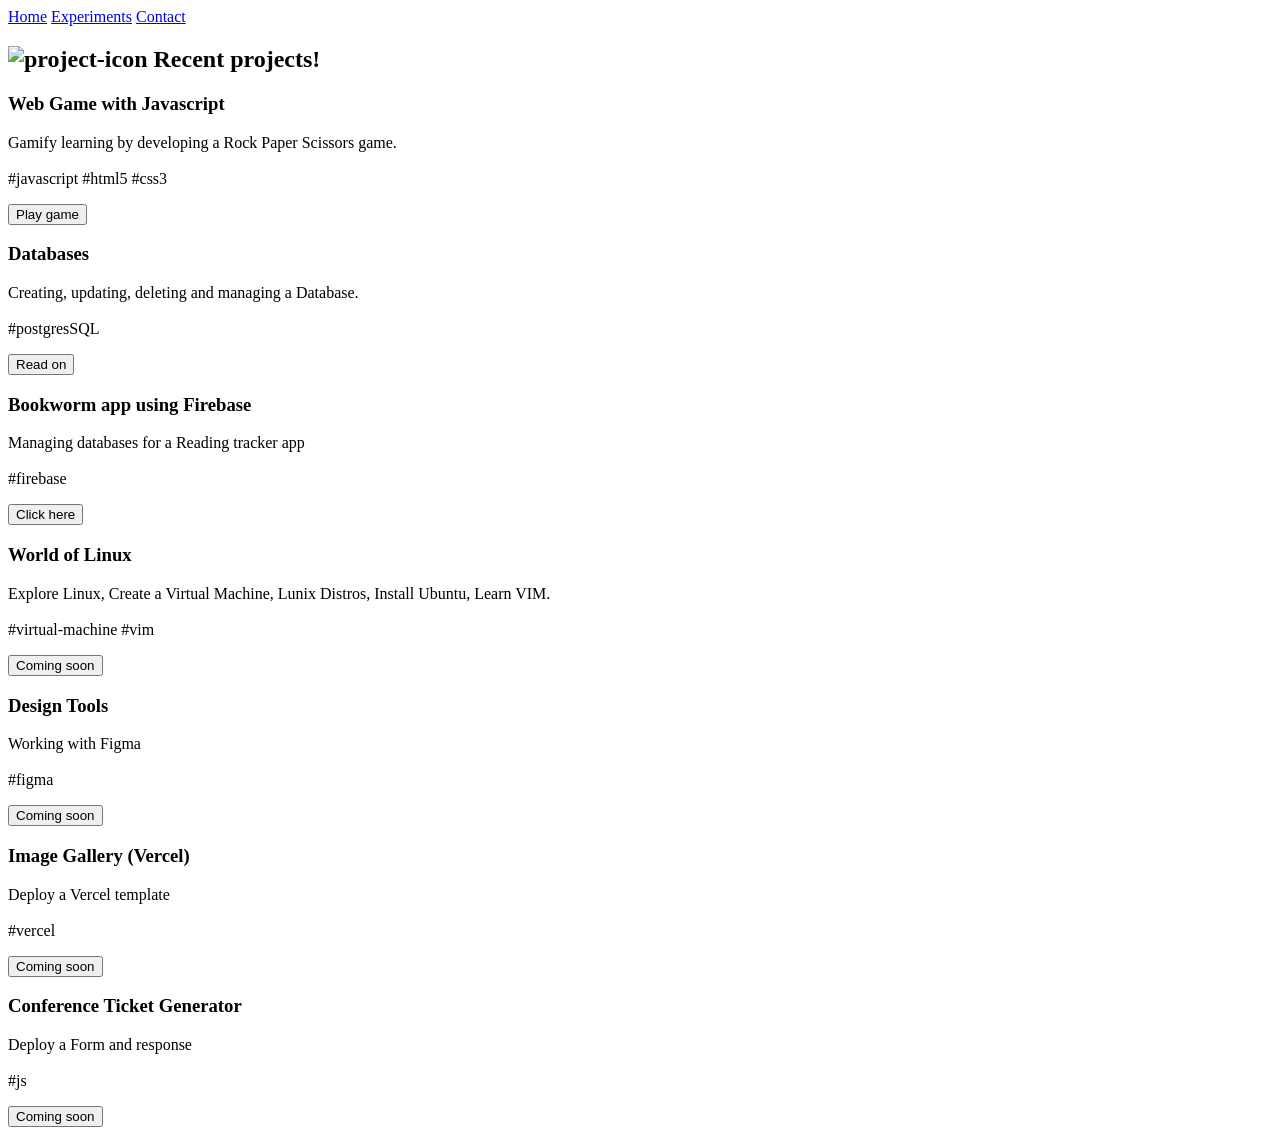
==== index.html @ 2cb9b7c7 "updates" ====
<!DOCTYPE html>
<html>
  <head>
    <meta name="viewport" content="width=device-width, initial-scale=1.0" />
    <link rel="stylesheet" href="/styles/style.css">
    <link rel="icon" type="image/x-icon" href="/images/favicon.svg">
  </head>
  <body>
      <header class="nav">
        <nav class="nav-links">
          <a href="#home">Home</a>
          <a href="#experiments">Experiments</a>
          <a href="#contact">Contact</a>
        </nav>
      </header>
    <section class="projects-section">
      <h2 class="project-title">
        <img draggable="false" role="img" class="emoji" src="/images/project.png" alt="project-icon" > 
        Recent projects! </h2>
      <div class="projects">
          <div class="project">
              <div class="project-tile"></div>
              <h3>Web Game with Javascript</h3>
              <p>Gamify learning by developing a Rock Paper Scissors game.<br><br>#javascript #html5 #css3</p>
              <a href="/experiments/rockpaperscissors/rockpaperscissors.html" target="_blank"> <button type="button">Play game</button></a>
          </div>
          <div class="project">
              <div class="project-tile"></div>
              <h3>Databases</h3>
              <p>Creating, updating, deleting and managing a Database.<br><br>#postgresSQL</p>
              <a href="experiments/database/database.html" target="_blank"> <button type="button">Read on</button></a>
          </div>
           <div class="project">
              <div class="project-tile"></div>
              <h3>Bookworm app using Firebase</h3>
              <p>Managing databases for a Reading tracker app<br><br>#firebase</p>
              <a href="/experiments/bookworm/bookworm.html" target="_blank"> <button type="button">Click here</button></a>
          </div>
          <div class="project">
              <div class="project-tile"></div>
              <h3>World of Linux</h3>
              <p>Explore Linux, Create a Virtual Machine, Lunix Distros, Install Ubuntu, Learn VIM.<br><br>#virtual-machine #vim</p>
              <button>Coming soon</button>
          </div>
          <div class="project">
            <div class="project-tile"></div>
            <h3>Design Tools</h3>
            <p>Working with Figma<br><br>#figma</p>
            <button>Coming soon</button>
          </div>
          <div class="project">
            <div class="project-tile"></div>
            <h3>Image Gallery (Vercel)</h3>
            <p>Deploy a Vercel template<br><br>#vercel</p>
            <button>Coming soon</button>
          </div>
          <div class="project">
            <div class="project-tile"></div>
            <h3>Conference Ticket Generator</h3>
            <p>Deploy a Form and response<br><br>#js</p>
            <button>Coming soon</button>
          </div>
        </div>
  </body>
</html>
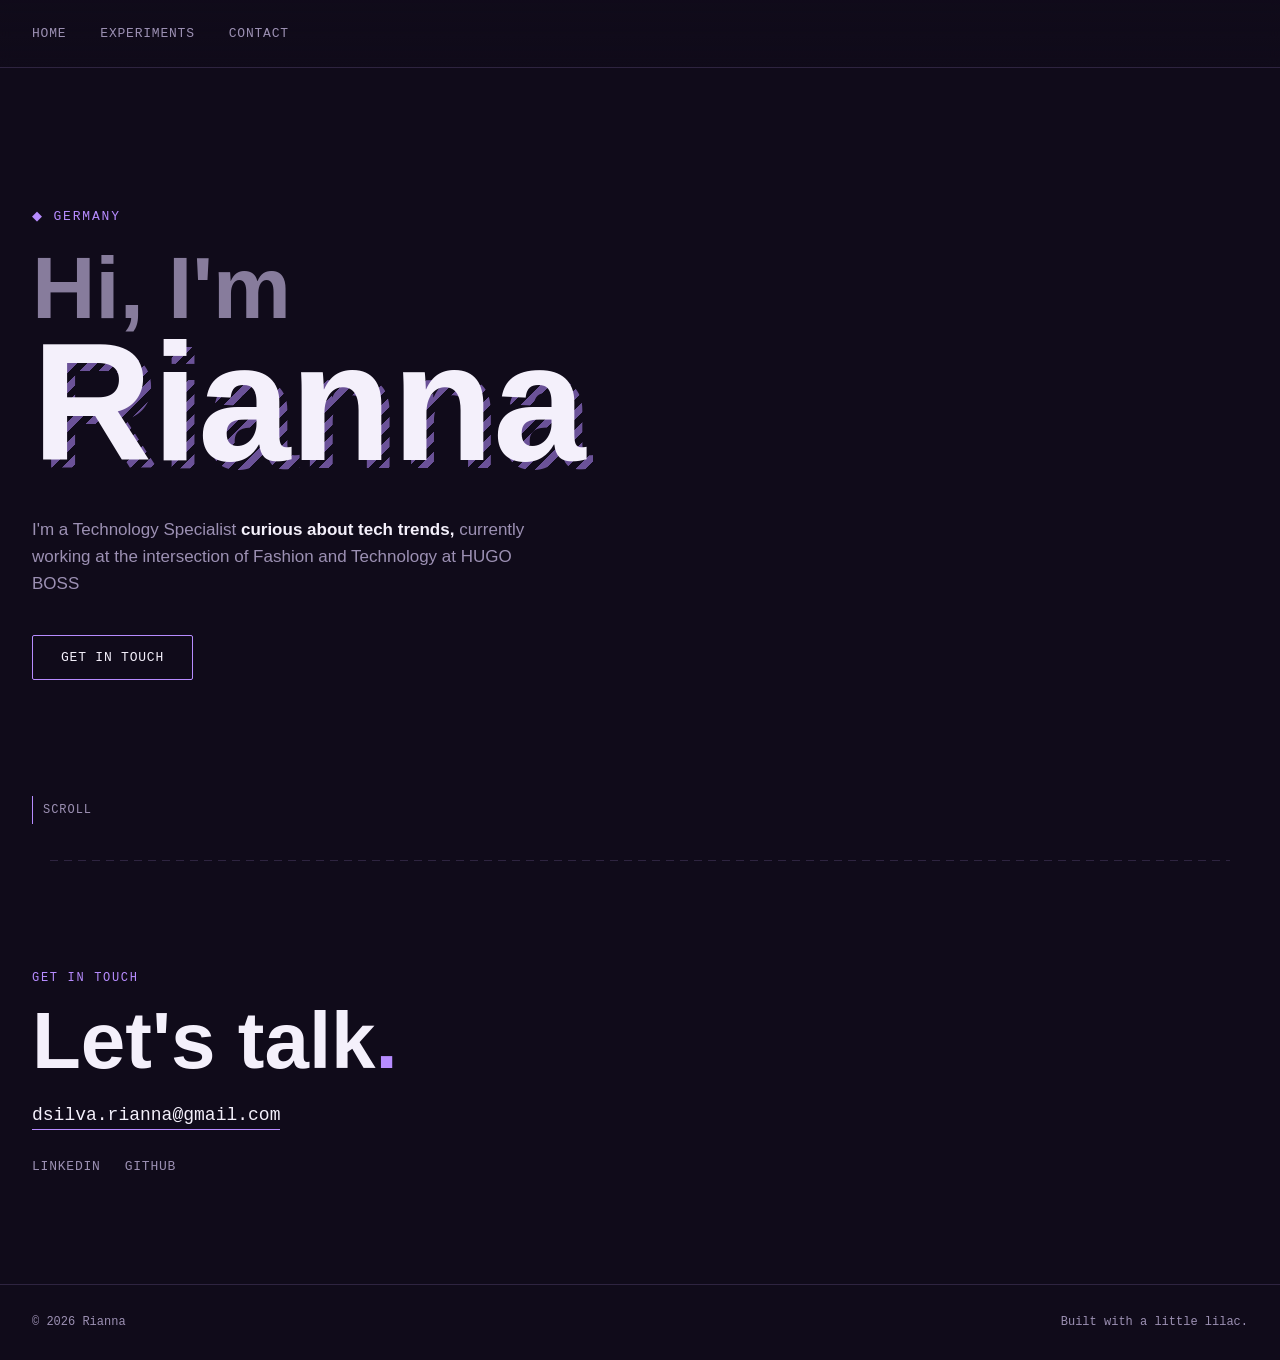
==== commit 91b7f1d0: "changed index" ====
--- a/index.html
+++ b/index.html
@@ -1,65 +1,254 @@
-<!DOCTYPE html>
-<html>
-  <head>
-    <meta name="viewport" content="width=device-width, initial-scale=1.0" />
-    <link rel="stylesheet" href="/styles/style.css">
-    <link rel="icon" type="image/x-icon" href="/images/favicon.svg">
-  </head>
-  <body>
-      <header class="nav">
-        <nav class="nav-links">
-          <a href="#home">Home</a>
-          <a href="#experiments">Experiments</a>
-          <a href="#contact">Contact</a>
-        </nav>
-      </header>
-    <section class="projects-section">
-      <h2 class="project-title">
-        <img draggable="false" role="img" class="emoji" src="/images/project.png" alt="project-icon" > 
-        Recent projects! </h2>
-      <div class="projects">
-          <div class="project">
-              <div class="project-tile"></div>
-              <h3>Web Game with Javascript</h3>
-              <p>Gamify learning by developing a Rock Paper Scissors game.<br><br>#javascript #html5 #css3</p>
-              <a href="/experiments/rockpaperscissors/rockpaperscissors.html" target="_blank"> <button type="button">Play game</button></a>
-          </div>
-          <div class="project">
-              <div class="project-tile"></div>
-              <h3>Databases</h3>
-              <p>Creating, updating, deleting and managing a Database.<br><br>#postgresSQL</p>
-              <a href="experiments/database/database.html" target="_blank"> <button type="button">Read on</button></a>
-          </div>
-           <div class="project">
-              <div class="project-tile"></div>
-              <h3>Bookworm app using Firebase</h3>
-              <p>Managing databases for a Reading tracker app<br><br>#firebase</p>
-              <a href="/experiments/bookworm/bookworm.html" target="_blank"> <button type="button">Click here</button></a>
-          </div>
-          <div class="project">
-              <div class="project-tile"></div>
-              <h3>World of Linux</h3>
-              <p>Explore Linux, Create a Virtual Machine, Lunix Distros, Install Ubuntu, Learn VIM.<br><br>#virtual-machine #vim</p>
-              <button>Coming soon</button>
-          </div>
-          <div class="project">
-            <div class="project-tile"></div>
-            <h3>Design Tools</h3>
-            <p>Working with Figma<br><br>#figma</p>
-            <button>Coming soon</button>
-          </div>
-          <div class="project">
-            <div class="project-tile"></div>
-            <h3>Image Gallery (Vercel)</h3>
-            <p>Deploy a Vercel template<br><br>#vercel</p>
-            <button>Coming soon</button>
-          </div>
-          <div class="project">
-            <div class="project-tile"></div>
-            <h3>Conference Ticket Generator</h3>
-            <p>Deploy a Form and response<br><br>#js</p>
-            <button>Coming soon</button>
-          </div>
-        </div>
-  </body>
-</html>
+<!DOCTYPE html>
+<html lang="en">
+<head>
+<meta charset="UTF-8">
+<meta name="viewport" content="width=device-width, initial-scale=1.0">
+<title>Rianna Dsilva</title>
+<link rel="preconnect" href="https://fonts.googleapis.com">
+<link href="https://fonts.googleapis.com/css2?family=Unbounded:wght@400;600;800;900&family=Inter:wght@400;500;600&family=IBM+Plex+Mono:wght@400;500&display=swap" rel="stylesheet">
+<style>
+:root{
+  --bg: #100B1A;
+  --bg-alt: #1A1327;
+  --card: #1F1730;
+  --accent: #B78CFF;
+  --accent-soft: #7C5CC4;
+  --text: #F4F0FB;
+  --text-muted: #9C90B3;
+  --line: #2E2440;
+}
+*{ margin:0; padding:0; box-sizing:border-box; }
+html{ scroll-behavior:smooth; }
+body{
+  background: var(--bg);
+  color: var(--text);
+  font-family:'Inter', sans-serif;
+  overflow-x:hidden;
+}
+a{ color:inherit; text-decoration:none; }
+
+/* ---------- NAV ---------- */
+.nav{
+  position:sticky; top:0; z-index:50;
+  display:flex; align-items:center; justify-content:space-between;
+  padding:26px 32px;
+  background:linear-gradient(180deg, rgba(16,11,26,0.92), rgba(16,11,26,0.7));
+  backdrop-filter:blur(6px);
+  border-bottom:1px solid var(--line);
+}
+.logo{
+  font-family:'Unbounded', sans-serif;
+  font-weight:800; font-size:18px; letter-spacing:0.02em;
+}
+.logo span{ color:var(--accent); }
+.nav-links{ display:flex; gap:34px; font-family:'IBM Plex Mono', monospace; font-size:13px; letter-spacing:0.06em; text-transform:uppercase; }
+.nav-links a{ position:relative; color:var(--text-muted); transition:color .25s; }
+.nav-links a::after{
+  content:''; position:absolute; left:0; bottom:-6px; width:0; height:1px; background:var(--accent);
+  transition:width .25s ease;
+}
+.nav-links a:hover{ color:var(--text); }
+.nav-links a:hover::after{ width:100%; }
+.nav-links a:focus-visible, a:focus-visible{ outline:2px solid var(--accent); outline-offset:3px; }
+
+/* ---------- HERO ---------- */
+.hero{
+  min-height:88vh;
+  display:flex; flex-direction:column; justify-content:center;
+  padding:60px 32px 100px;
+  position:relative;
+}
+.eyebrow{
+  font-family:'IBM Plex Mono', monospace;
+  font-size:13px; letter-spacing:0.14em; text-transform:uppercase;
+  color:var(--accent);
+  margin-bottom:22px;
+}
+.eyebrow::before{ content:'◆ '; }
+.hero-title{
+  font-family:'Unbounded', sans-serif;
+  font-weight:900;
+  line-height:0.95;
+  letter-spacing:-0.01em;
+}
+.line1{
+  display:block;
+  font-size: clamp(40px, 7vw, 88px);
+  color: var(--text-muted);
+  opacity:0.85;
+}
+.line2{
+  display:block;
+  font-size: clamp(70px, 13vw, 168px);
+  color: var(--text);
+  position:relative;
+  margin-top:-6px;
+}
+.line2::before{
+  content: attr(data-text);
+  position:absolute;
+  left:8px; top:8px;
+  z-index:-1;
+  background: repeating-linear-gradient(135deg, var(--accent) 0 7px, transparent 7px 14px);
+  -webkit-background-clip:text; background-clip:text; color:transparent;
+  opacity:0.55;
+  pointer-events:none;
+}
+.ltr{
+  display:inline-block;
+  animation: floaty 3.6s ease-in-out infinite;
+  transition: transform .2s ease, color .2s ease;
+  will-change: transform;
+}
+.ltr:nth-child(2n){ animation-duration:4.1s; animation-delay:0.25s; }
+.ltr:nth-child(3n){ animation-duration:3.2s; animation-delay:0.55s; }
+.ltr:nth-child(3n+1){ animation-duration:4.5s; animation-delay:0.1s; }
+.ltr:hover{
+  animation-play-state: paused;
+  transform: translateY(-14px) rotate(-6deg) scale(1.08);
+  color: var(--accent);
+}
+@keyframes floaty{
+  0%,100%{ transform:translateY(0) rotate(0deg); }
+  50%{ transform:translateY(-6px) rotate(-1.4deg); }
+}
+.hero-sub{
+  margin-top:34px;
+  max-width:520px;
+  font-size:17px;
+  color:var(--text-muted);
+  line-height:1.6;
+}
+.hero-sub strong{ color:var(--text); font-weight:600; }
+.hero-cta{ margin-top:38px; display:flex; align-items:center; gap:20px; }
+.btn-outline{
+  font-family:'IBM Plex Mono', monospace;
+  font-size:13px; letter-spacing:0.06em; text-transform:uppercase;
+  border:1.5px solid var(--accent);
+  color:var(--text);
+  padding:14px 28px;
+  border-radius:2px;
+  transition: background .25s ease, color .25s ease, transform .25s ease;
+  display:inline-block;
+}
+.btn-outline:hover{ background:var(--accent); color:#100B1A; transform:translateY(-2px); }
+
+.scroll-cue{
+  position:absolute; bottom:36px; left:32px;
+  font-family:'IBM Plex Mono', monospace; font-size:12px;
+  color:var(--text-muted); letter-spacing:0.08em;
+  display:flex; align-items:center; gap:10px;
+}
+.scroll-cue .bar{ width:1px; height:28px; background:var(--accent); animation:scrollpulse 1.8s ease-in-out infinite; }
+@keyframes scrollpulse{ 0%,100%{ opacity:0.2; } 50%{ opacity:1; } }
+
+/* ---------- STITCH DIVIDER ---------- */
+.stitch{
+  height:1px;
+  background-image: linear-gradient(90deg, var(--line) 60%, transparent 40%);
+  background-size: 14px 1px;
+  max-width:1180px; margin:0 auto;
+}
+
+/* ---------- SECTIONS (reveal) ---------- */
+section.block{ padding:110px 32px; }
+.reveal{ opacity:0; transform:translateY(28px); transition:opacity .7s ease, transform .7s ease; }
+.reveal.in{ opacity:1; transform:translateY(0); }
+
+.tag-label{
+  font-family:'IBM Plex Mono', monospace; font-size:12px; letter-spacing:0.14em;
+  text-transform:uppercase; color:var(--accent); margin-bottom:16px; display:block;
+}
+
+/* ---------- CONTACT ---------- */
+.contact{ text-align:left; }
+.contact-title{ font-family:'Unbounded', sans-serif; font-weight:900; font-size:clamp(38px,7vw,80px); line-height:1; margin-bottom:24px; }
+.contact-title span{ color:var(--accent); }
+.email-link{
+  font-family:'IBM Plex Mono', monospace; font-size:18px;
+  border-bottom:1.5px solid var(--accent); padding-bottom:4px;
+  transition: color .25s;
+}
+.email-link:hover{ color:var(--accent); }
+.socials{ display:flex; gap:24px; margin-top:34px; font-family:'IBM Plex Mono', monospace; font-size:13px; text-transform:uppercase; letter-spacing:0.06em; color:var(--text-muted); }
+.socials a:hover{ color:var(--text); }
+
+footer{
+  padding:30px 32px; border-top:1px solid var(--line);
+  display:flex; justify-content:space-between; flex-wrap:wrap; gap:10px;
+  font-family:'IBM Plex Mono', monospace; font-size:12px; color:var(--text-muted);
+}
+
+@media (max-width:760px){
+  .nav-links{ gap:18px; }
+}
+
+@media (prefers-reduced-motion: reduce){
+  *{ animation:none !important; transition:none !important; }
+}
+
+</style>
+</head>
+<body>
+  <header class="nav">
+    <nav class="nav-links">
+      <a href="#home">Home</a>
+      <a href="#experiments">Experiments</a>
+      <a href="#contact">Contact</a>
+    </nav>
+  </header>
+
+  <section class="hero">
+    <p class="eyebrow">Germany</p>
+    <h1 class="hero-title">
+      <span class="line1">Hi, I'm</span>
+      <span class="line2" id="hero-name" data-text="Rianna"></span>
+    </h1>
+    <p class="hero-sub">I'm a Technology Specialist <strong>curious about tech trends,</strong> currently working at the intersection of Fashion and Technology at HUGO BOSS</p>
+    <div class="hero-cta">
+      <a class="btn-outline" href="#contact">Get in touch</a>
+    </div>
+    <div class="scroll-cue"><span class="bar"></span> SCROLL</div>
+  </section>
+
+  <div class="stitch"></div>
+
+  <section id="contact" class="block reveal contact">
+    <span class="tag-label">Get in touch</span>
+    <h2 class="contact-title">Let's talk<span>.</span></h2>
+    <a class="email-link" href="mailto:dsilva.rianna@gmail.com">dsilva.rianna@gmail.com</a>
+    <div class="socials">
+      <a href="https://www.linkedin.com/in/riannadsilva/">LinkedIn</a>
+      <a href="https://github.com/riannadsilva">GitHub</a>
+    </div>
+  </section>
+
+  <footer>
+    <span>© <span id="year"></span> Rianna</span>
+    <span>Built with a little lilac.</span>
+  </footer>
+
+<script>
+// Split hero name into individually animated letters
+const nameEl = document.getElementById('hero-name');
+const nameText = nameEl.getAttribute('data-text');
+nameEl.innerHTML = nameText.split('').map(ch => `<span class="ltr">${ch}</span>`).join('');
+
+// Footer year
+document.getElementById('year').textContent = new Date().getFullYear();
+
+// Scroll reveal
+const revealEls = document.querySelectorAll('.reveal');
+const io = new IntersectionObserver((entries) => {
+  entries.forEach(entry => {
+    if (entry.isIntersecting) {
+      entry.target.classList.add('in');
+      io.unobserve(entry.target);
+    }
+  });
+}, { threshold: 0.15 });
+revealEls.forEach(el => io.observe(el));
+
+</script>
+</body>
+</html>
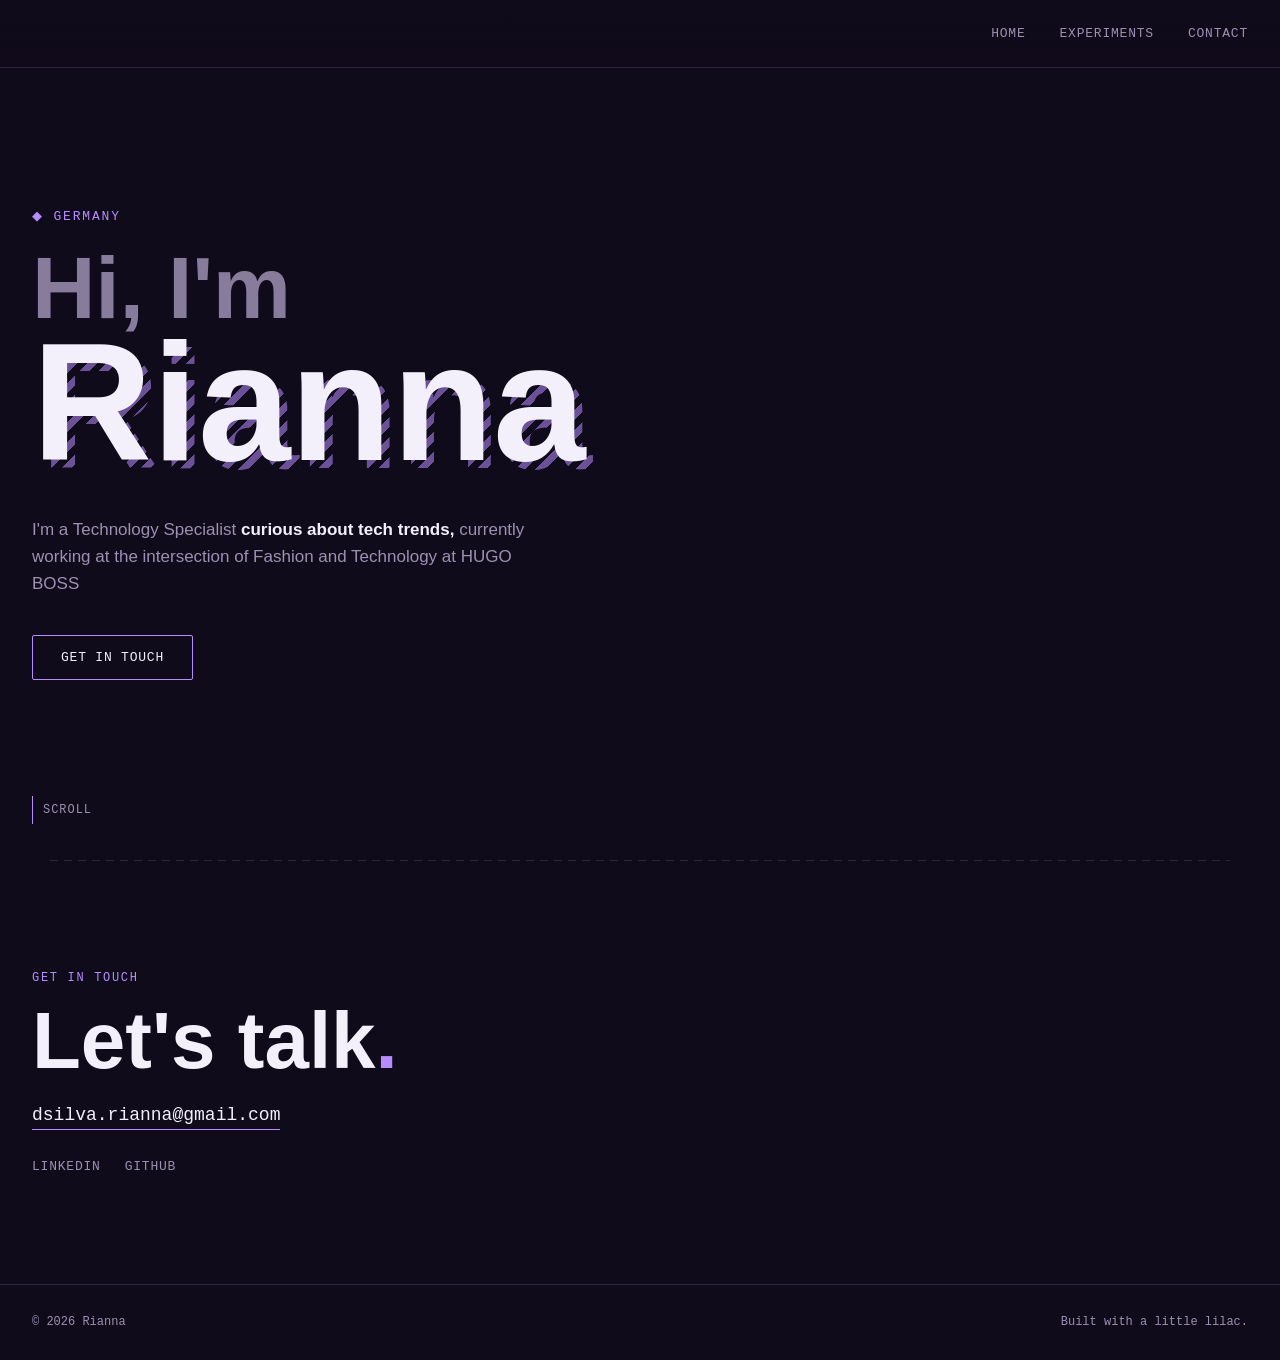
==== commit 2f6a9b65: "updated nav" ====
--- a/index.html
+++ b/index.html
@@ -30,7 +30,7 @@
 /* ---------- NAV ---------- */
 .nav{
   position:sticky; top:0; z-index:50;
-  display:flex; align-items:center; justify-content:space-between;
+  display:flex; align-items:center; justify-content: flex-end;   
   padding:26px 32px;
   background:linear-gradient(180deg, rgba(16,11,26,0.92), rgba(16,11,26,0.7));
   backdrop-filter:blur(6px);
@@ -193,7 +193,7 @@
   <header class="nav">
     <nav class="nav-links">
       <a href="#home">Home</a>
-      <a href="#experiments">Experiments</a>
+      <a href="/experiments.html">Experiments</a>
       <a href="#contact">Contact</a>
     </nav>
   </header>
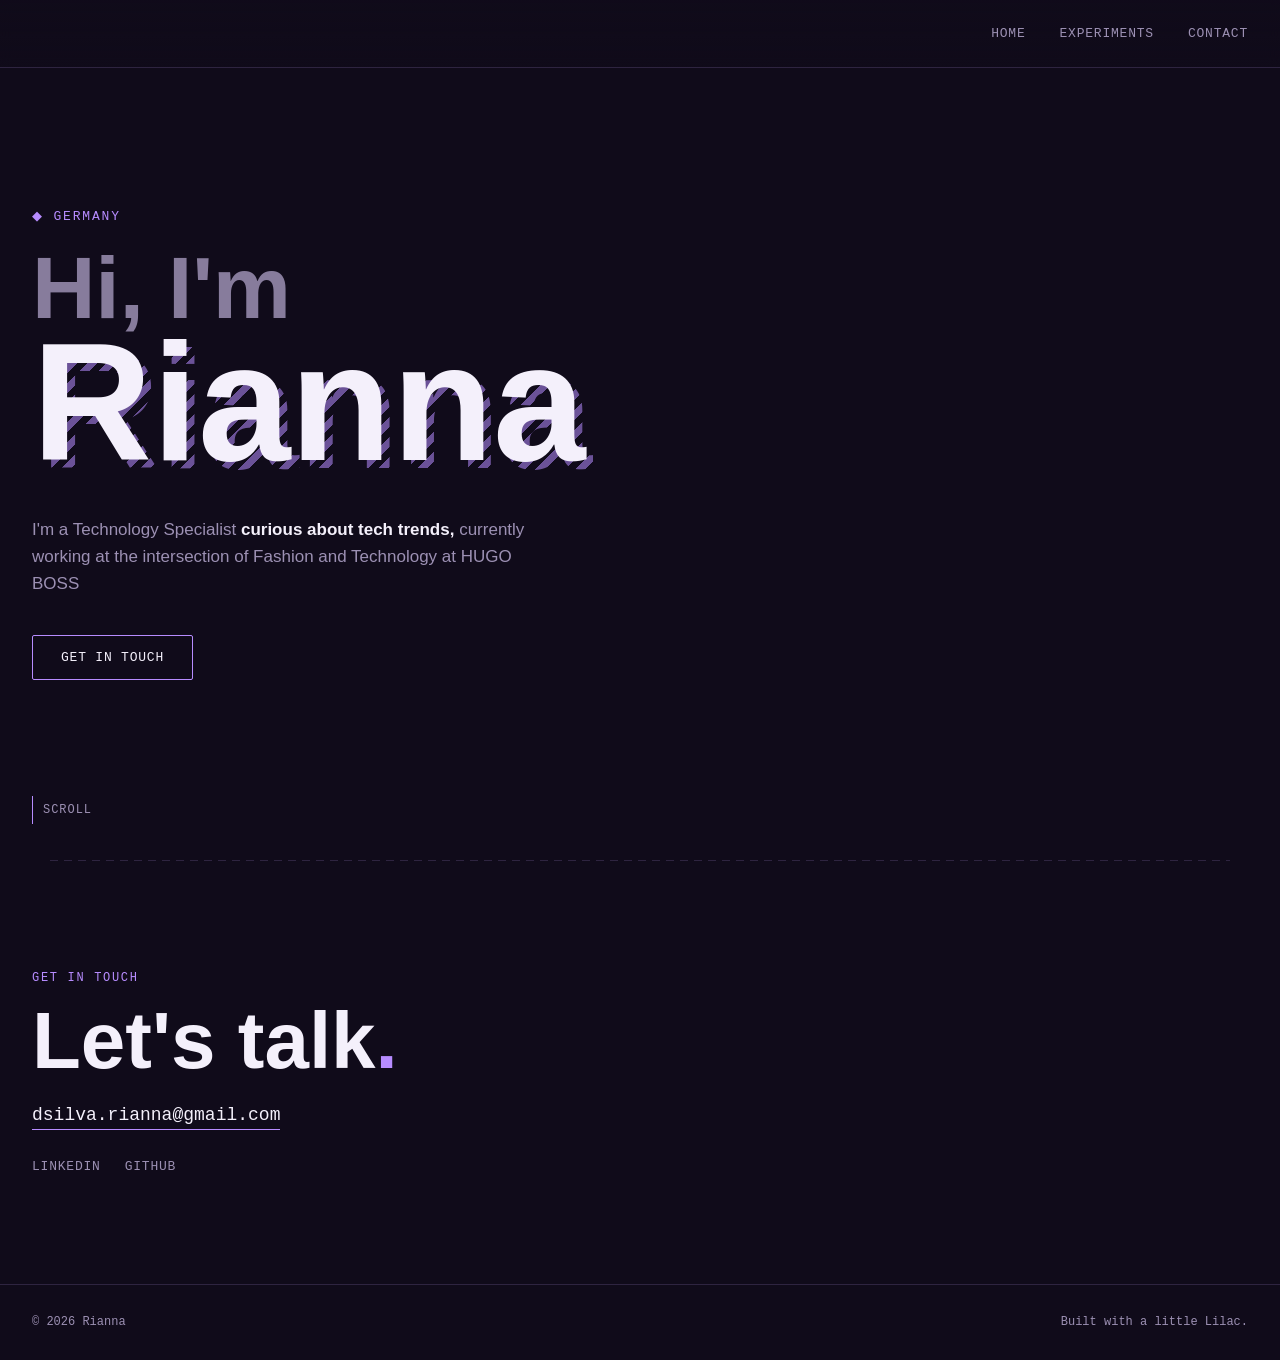
==== commit 2fc8c71c: "redploy" ====
--- a/index.html
+++ b/index.html
@@ -225,7 +225,7 @@
 
   <footer>
     <span>© <span id="year"></span> Rianna</span>
-    <span>Built with a little lilac.</span>
+    <span>Built with a little Lilac.</span>
   </footer>
 
 <script>
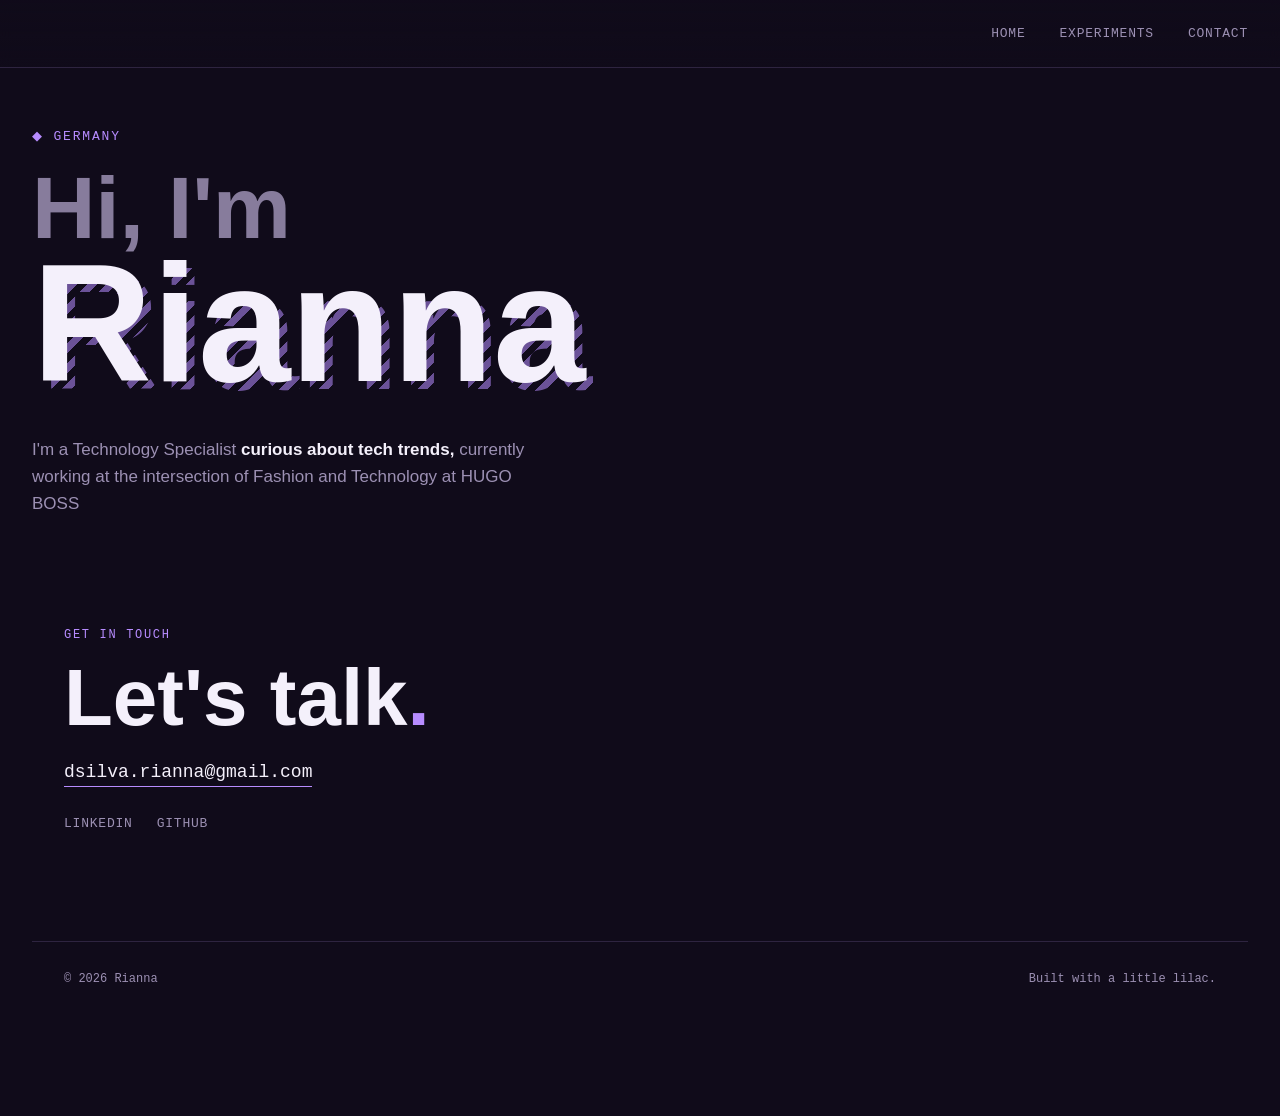
==== commit d9119fbb: "updated design" ====
--- a/index.html
+++ b/index.html
@@ -121,26 +121,6 @@
 }
 .hero-sub strong{ color:var(--text); font-weight:600; }
 .hero-cta{ margin-top:38px; display:flex; align-items:center; gap:20px; }
-.btn-outline{
-  font-family:'IBM Plex Mono', monospace;
-  font-size:13px; letter-spacing:0.06em; text-transform:uppercase;
-  border:1.5px solid var(--accent);
-  color:var(--text);
-  padding:14px 28px;
-  border-radius:2px;
-  transition: background .25s ease, color .25s ease, transform .25s ease;
-  display:inline-block;
-}
-.btn-outline:hover{ background:var(--accent); color:#100B1A; transform:translateY(-2px); }
-
-.scroll-cue{
-  position:absolute; bottom:36px; left:32px;
-  font-family:'IBM Plex Mono', monospace; font-size:12px;
-  color:var(--text-muted); letter-spacing:0.08em;
-  display:flex; align-items:center; gap:10px;
-}
-.scroll-cue .bar{ width:1px; height:28px; background:var(--accent); animation:scrollpulse 1.8s ease-in-out infinite; }
-@keyframes scrollpulse{ 0%,100%{ opacity:0.2; } 50%{ opacity:1; } }
 
 /* ---------- STITCH DIVIDER ---------- */
 .stitch{
@@ -205,12 +185,7 @@
       <span class="line2" id="hero-name" data-text="Rianna"></span>
     </h1>
     <p class="hero-sub">I'm a Technology Specialist <strong>curious about tech trends,</strong> currently working at the intersection of Fashion and Technology at HUGO BOSS</p>
-    <div class="hero-cta">
-      <a class="btn-outline" href="#contact">Get in touch</a>
-    </div>
-    <div class="scroll-cue"><span class="bar"></span> SCROLL</div>
-  </section>
-
+  
   <div class="stitch"></div>
 
   <section id="contact" class="block reveal contact">
@@ -225,7 +200,7 @@
 
   <footer>
     <span>© <span id="year"></span> Rianna</span>
-    <span>Built with a little Lilac.</span>
+    <span>Built with a little lilac.</span>
   </footer>
 
 <script>
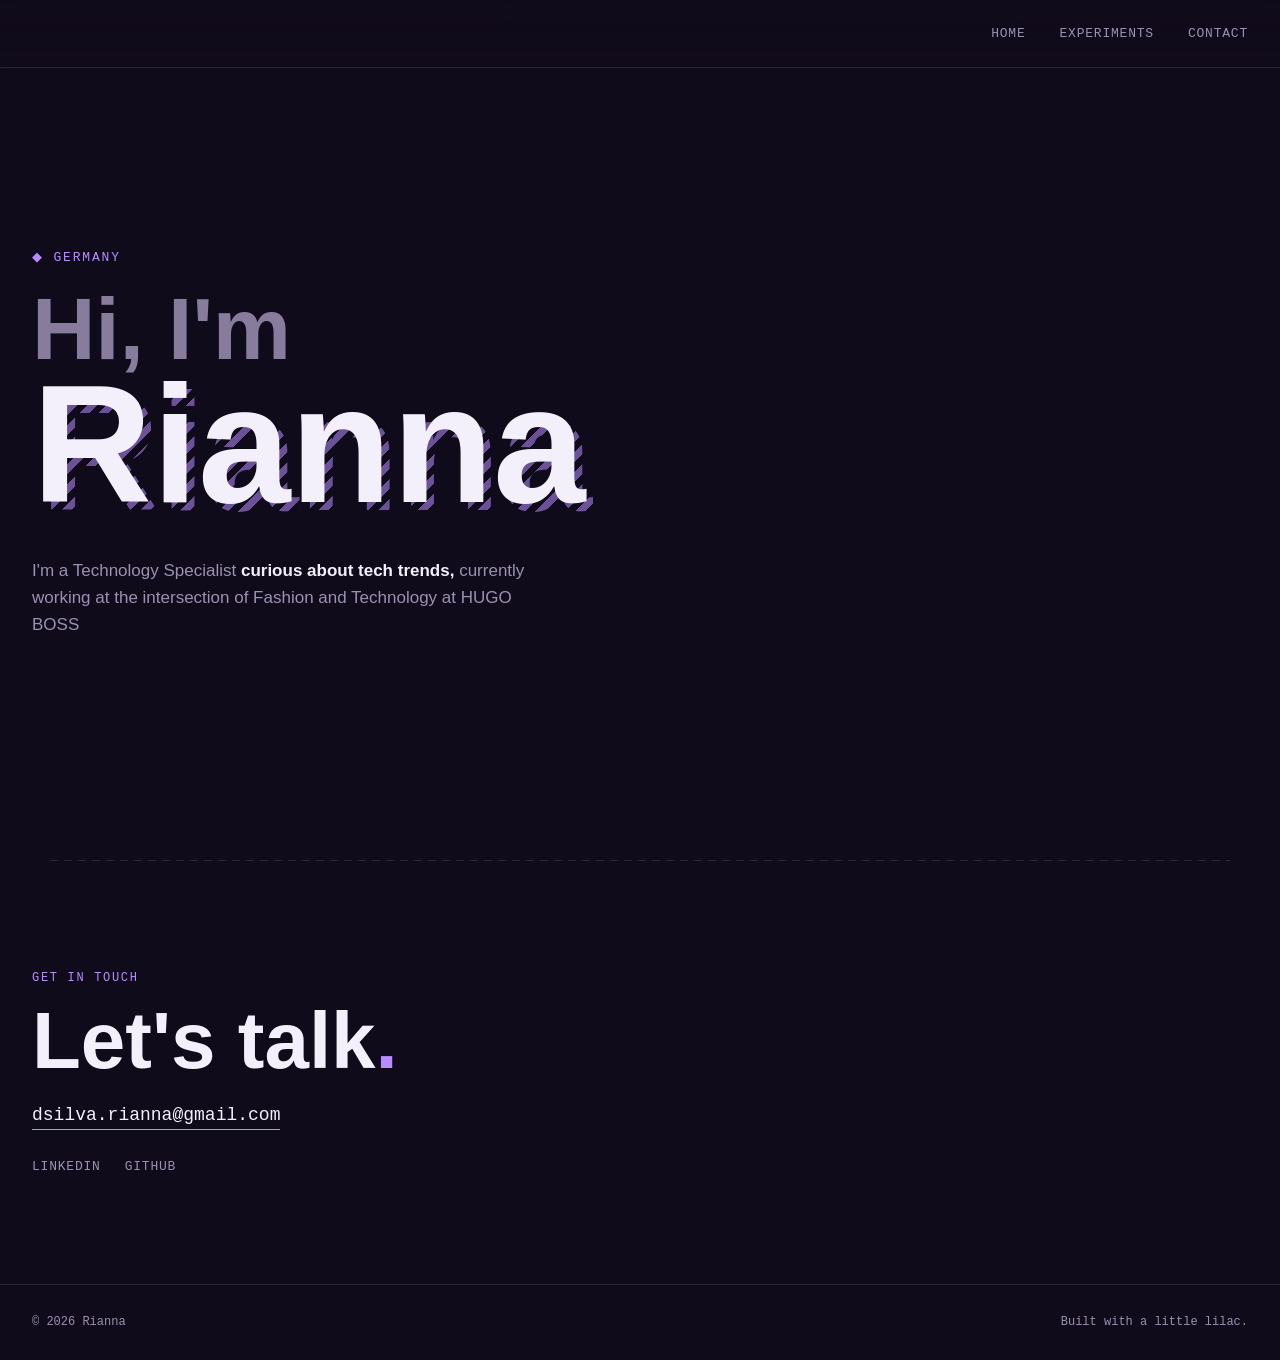
==== commit d9d714f8: "updated style" ====
--- a/index.html
+++ b/index.html
@@ -120,7 +120,6 @@
   line-height:1.6;
 }
 .hero-sub strong{ color:var(--text); font-weight:600; }
-.hero-cta{ margin-top:38px; display:flex; align-items:center; gap:20px; }
 
 /* ---------- STITCH DIVIDER ---------- */
 .stitch{
@@ -185,7 +184,7 @@
       <span class="line2" id="hero-name" data-text="Rianna"></span>
     </h1>
     <p class="hero-sub">I'm a Technology Specialist <strong>curious about tech trends,</strong> currently working at the intersection of Fashion and Technology at HUGO BOSS</p>
-  
+  </section>
   <div class="stitch"></div>
 
   <section id="contact" class="block reveal contact">
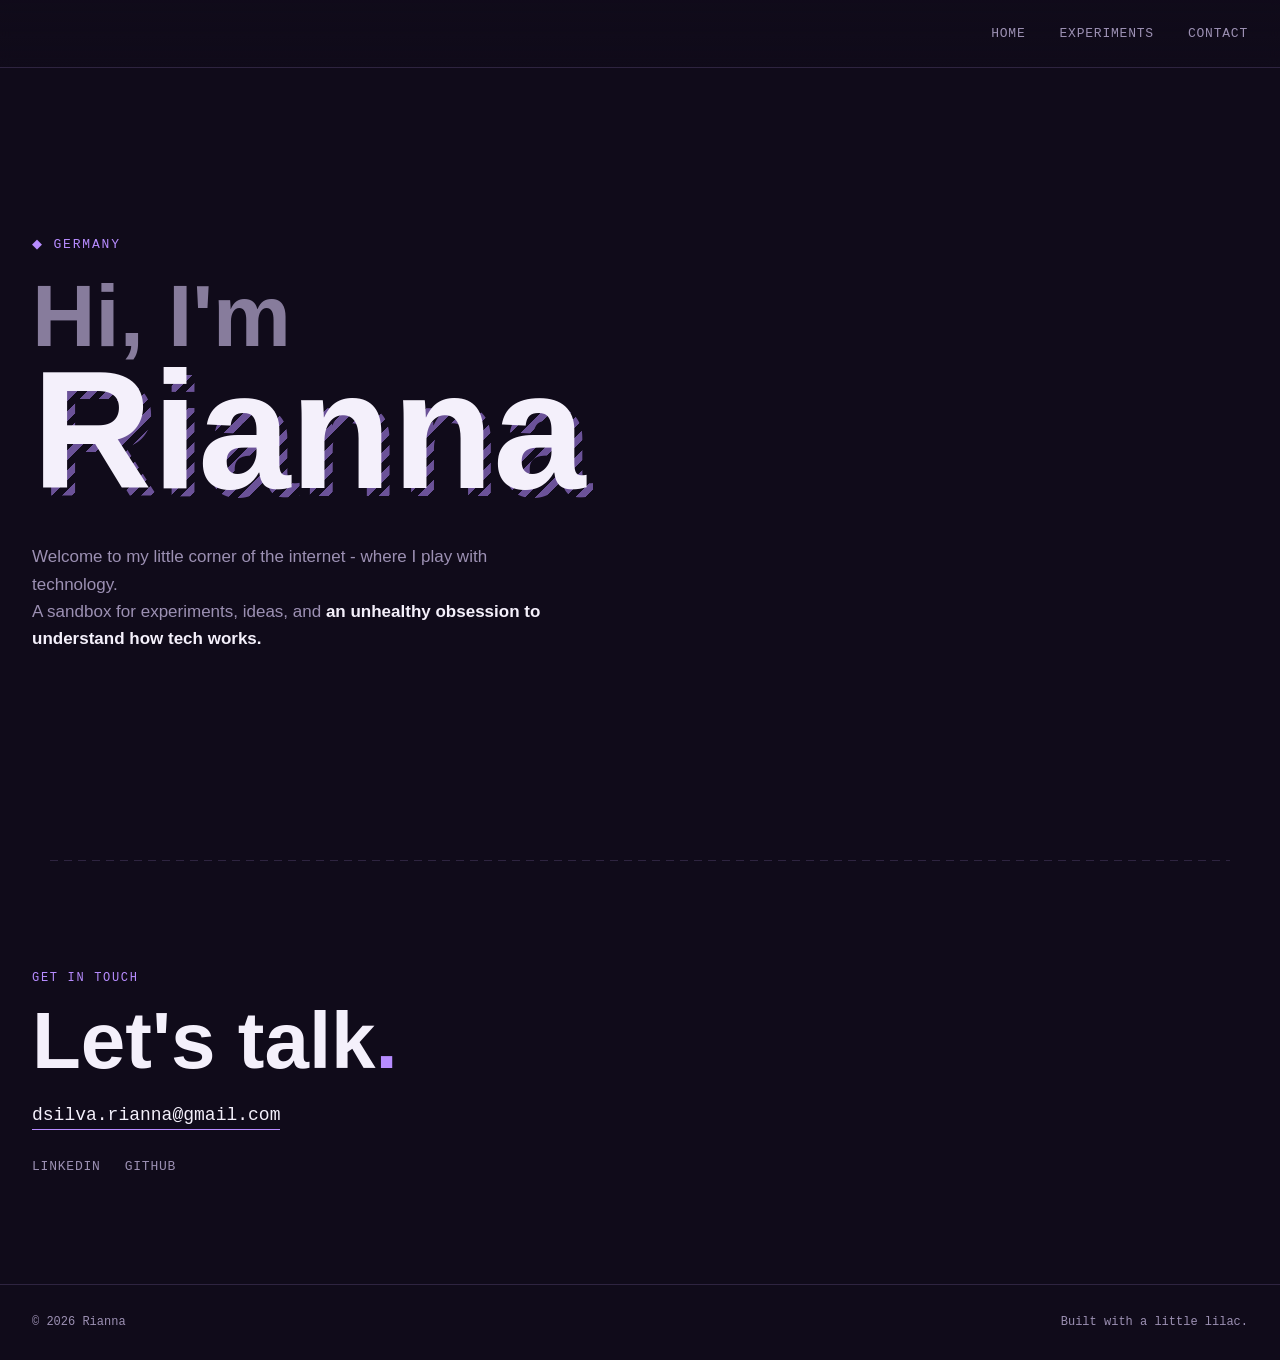
==== commit 0ba2141d: "Revise hero subtitle in index.html Updated hero subtitle to reflect a personal tech space." ====
--- a/index.html
+++ b/index.html
@@ -183,7 +183,8 @@
       <span class="line1">Hi, I'm</span>
       <span class="line2" id="hero-name" data-text="Rianna"></span>
     </h1>
-    <p class="hero-sub">I'm a Technology Specialist <strong>curious about tech trends,</strong> currently working at the intersection of Fashion and Technology at HUGO BOSS</p>
+    <p class="hero-sub">Welcome to my little corner of the internet - where I play with technology.<br> 
+      A sandbox for experiments, ideas, and <strong>an unhealthy obsession to understand how tech works.</strong></p>
   </section>
   <div class="stitch"></div>
 
@@ -198,7 +199,7 @@
   </section>
 
   <footer>
-    <span>© <span id="year"></span> Rianna</span>
+    <span>© <span id="year"></span> Rianna </span>
     <span>Built with a little lilac.</span>
   </footer>
 
@@ -225,4 +226,4 @@
 
 </script>
 </body>
-</html>+</html>
